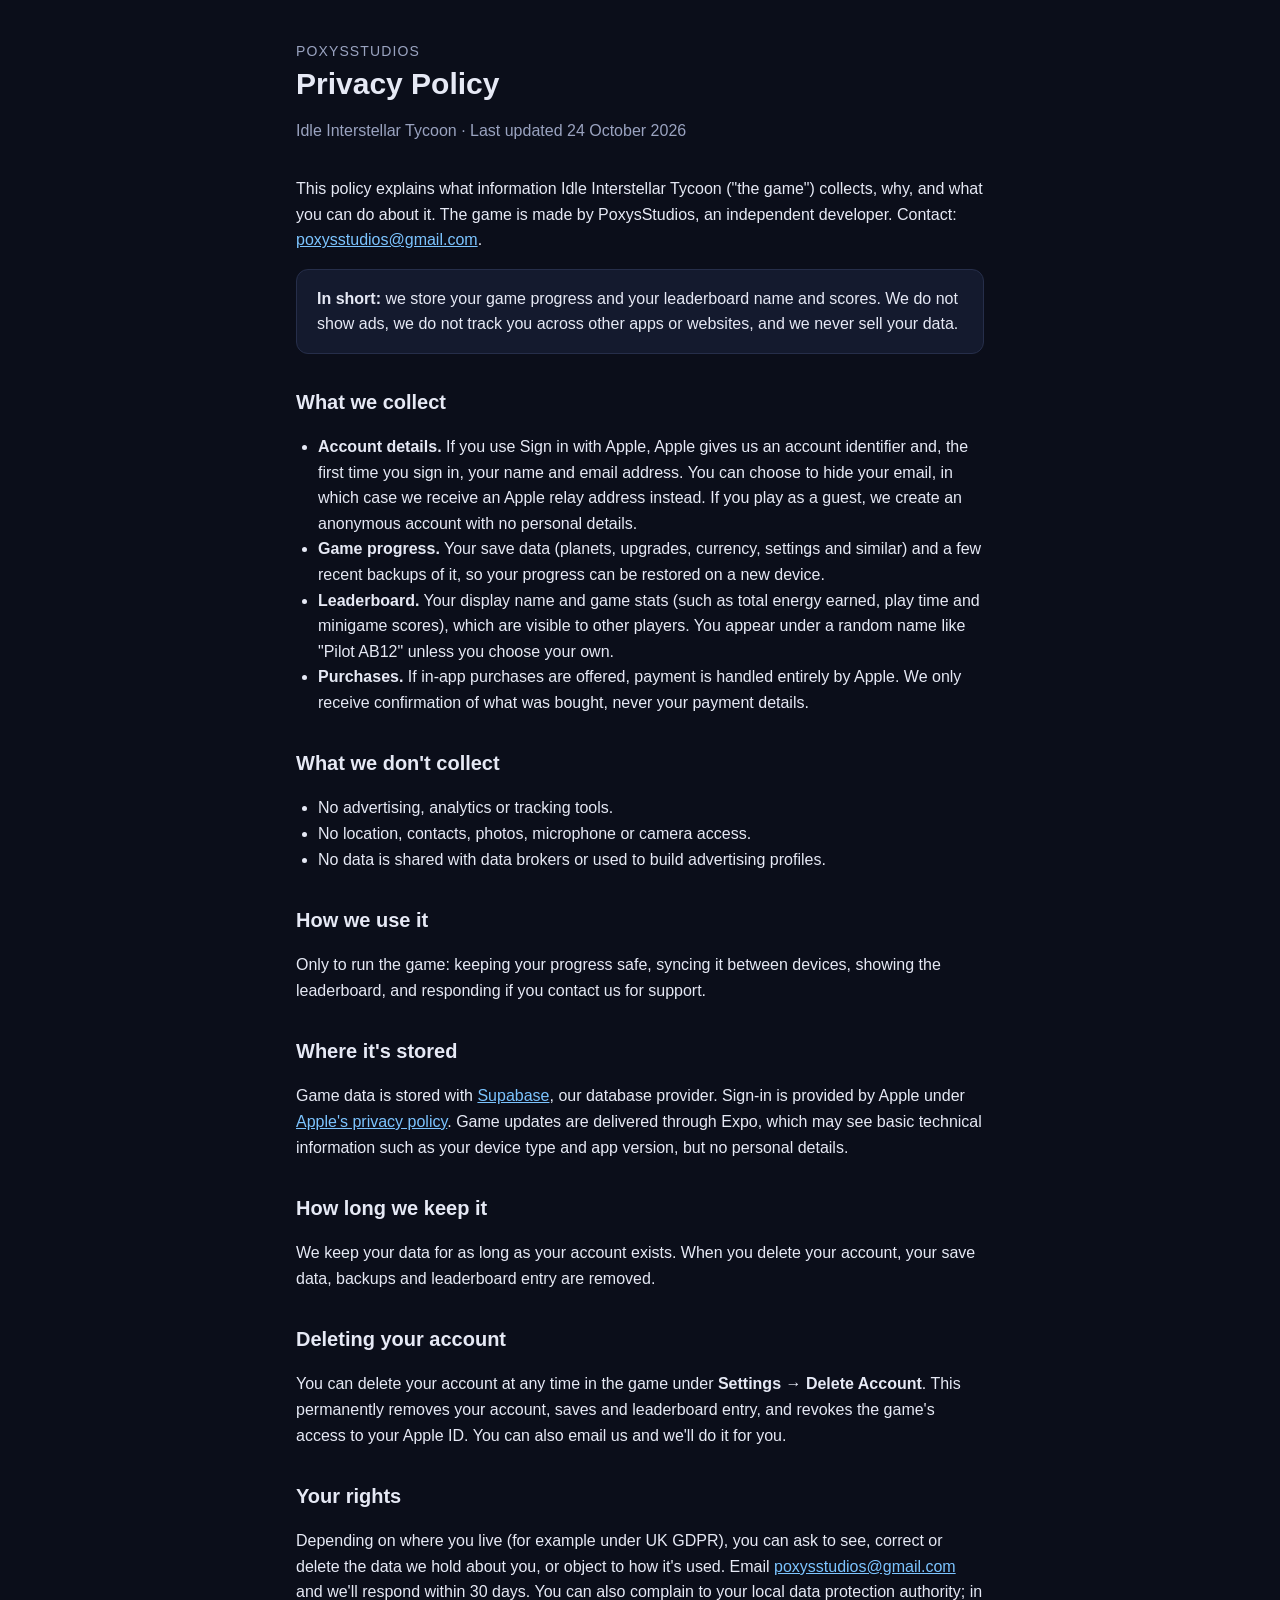
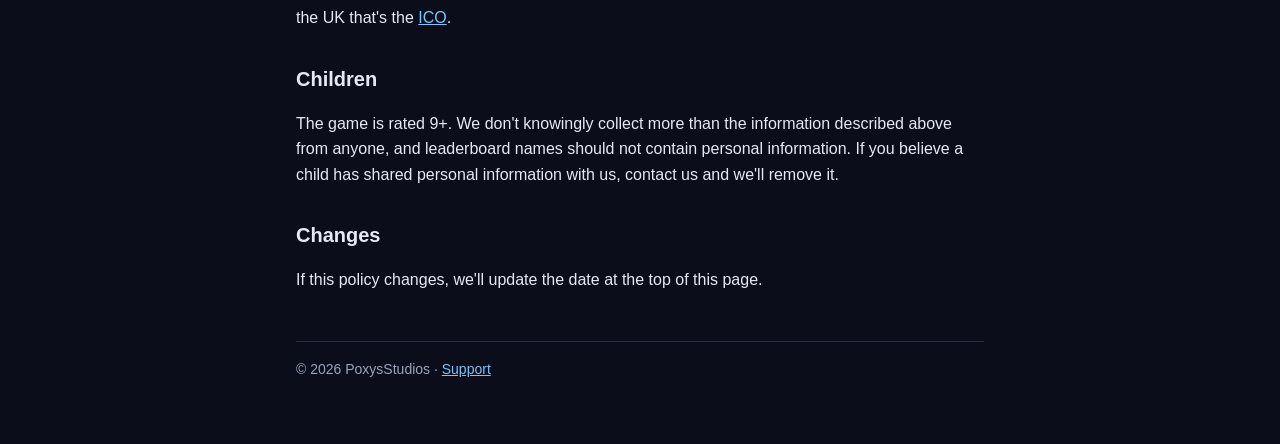
==== idle-interstellar-tycoon/privacy.html @ 48f05531 "Add files via upload" ====
<!doctype html>
<html lang="en">
<head>
  <meta charset="utf-8">
  <meta name="viewport" content="width=device-width, initial-scale=1">
  <title>Privacy Policy – Idle Interstellar Tycoon</title>
  <link rel="stylesheet" href="../style.css">
</head>
<body>
<main>
  <header>
    <div class="studio">PoxysStudios</div>
    <h1>Privacy Policy</h1>
    <p class="muted">Idle Interstellar Tycoon · Last updated 24 October 2026</p>
  </header>

  <p>This policy explains what information Idle Interstellar Tycoon ("the game") collects, why, and what you can do about it. The game is made by PoxysStudios, an independent developer. Contact: <a href="mailto:poxysstudios@gmail.com">poxysstudios@gmail.com</a>.</p>

  <div class="card">
    <strong>In short:</strong> we store your game progress and your leaderboard name and scores. We do not show ads, we do not track you across other apps or websites, and we never sell your data.
  </div>

  <h2>What we collect</h2>
  <ul>
    <li><strong>Account details.</strong> If you use Sign in with Apple, Apple gives us an account identifier and, the first time you sign in, your name and email address. You can choose to hide your email, in which case we receive an Apple relay address instead. If you play as a guest, we create an anonymous account with no personal details.</li>
    <li><strong>Game progress.</strong> Your save data (planets, upgrades, currency, settings and similar) and a few recent backups of it, so your progress can be restored on a new device.</li>
    <li><strong>Leaderboard.</strong> Your display name and game stats (such as total energy earned, play time and minigame scores), which are visible to other players. You appear under a random name like "Pilot AB12" unless you choose your own.</li>
    <li><strong>Purchases.</strong> If in-app purchases are offered, payment is handled entirely by Apple. We only receive confirmation of what was bought, never your payment details.</li>
  </ul>

  <h2>What we don't collect</h2>
  <ul>
    <li>No advertising, analytics or tracking tools.</li>
    <li>No location, contacts, photos, microphone or camera access.</li>
    <li>No data is shared with data brokers or used to build advertising profiles.</li>
  </ul>

  <h2>How we use it</h2>
  <p>Only to run the game: keeping your progress safe, syncing it between devices, showing the leaderboard, and responding if you contact us for support.</p>

  <h2>Where it's stored</h2>
  <p>Game data is stored with <a href="https://supabase.com/privacy">Supabase</a>, our database provider. Sign-in is provided by Apple under <a href="https://www.apple.com/legal/privacy/">Apple's privacy policy</a>. Game updates are delivered through Expo, which may see basic technical information such as your device type and app version, but no personal details.</p>

  <h2>How long we keep it</h2>
  <p>We keep your data for as long as your account exists. When you delete your account, your save data, backups and leaderboard entry are removed.</p>

  <h2>Deleting your account</h2>
  <p>You can delete your account at any time in the game under <strong>Settings → Delete Account</strong>. This permanently removes your account, saves and leaderboard entry, and revokes the game's access to your Apple ID. You can also email us and we'll do it for you.</p>

  <h2>Your rights</h2>
  <p>Depending on where you live (for example under UK GDPR), you can ask to see, correct or delete the data we hold about you, or object to how it's used. Email <a href="mailto:poxysstudios@gmail.com">poxysstudios@gmail.com</a> and we'll respond within 30 days. You can also complain to your local data protection authority; in the UK that's the <a href="https://ico.org.uk/">ICO</a>.</p>

  <h2>Children</h2>
  <p>The game is rated 9+. We don't knowingly collect more than the information described above from anyone, and leaderboard names should not contain personal information. If you believe a child has shared personal information with us, contact us and we'll remove it.</p>

  <h2>Changes</h2>
  <p>If this policy changes, we'll update the date at the top of this page.</p>

  <footer>© 2026 PoxysStudios · <a href="support.html">Support</a></footer>
</main>
</body>
</html>
---- style.css ----
:root {
  --bg: #0b0e1a;
  --panel: #141a2e;
  --text: #e6e9f5;
  --muted: #9aa3c0;
  --accent: #7cc4ff;
  --line: #262e4a;
}

* { box-sizing: border-box; }

body {
  margin: 0;
  background: var(--bg);
  color: var(--text);
  font: 16px/1.6 -apple-system, BlinkMacSystemFont, "Segoe UI", Roboto, Helvetica, Arial, sans-serif;
}

main {
  max-width: 720px;
  margin: 0 auto;
  padding: 40px 16px 64px;
}

header { margin-bottom: 32px; }
header .studio { color: var(--muted); font-size: 14px; letter-spacing: 0.08em; text-transform: uppercase; }
h1 { margin: 4px 0 8px; font-size: 30px; line-height: 1.2; }
h2 { margin: 32px 0 8px; font-size: 20px; }
p, li { color: var(--text); }
.muted { color: var(--muted); }
a { color: var(--accent); }
ul { padding-left: 22px; }

.card {
  background: var(--panel);
  border: 1px solid var(--line);
  border-radius: 12px;
  padding: 16px 20px;
  margin: 16px 0;
}

footer {
  margin-top: 48px;
  padding-top: 16px;
  border-top: 1px solid var(--line);
  color: var(--muted);
  font-size: 14px;
}
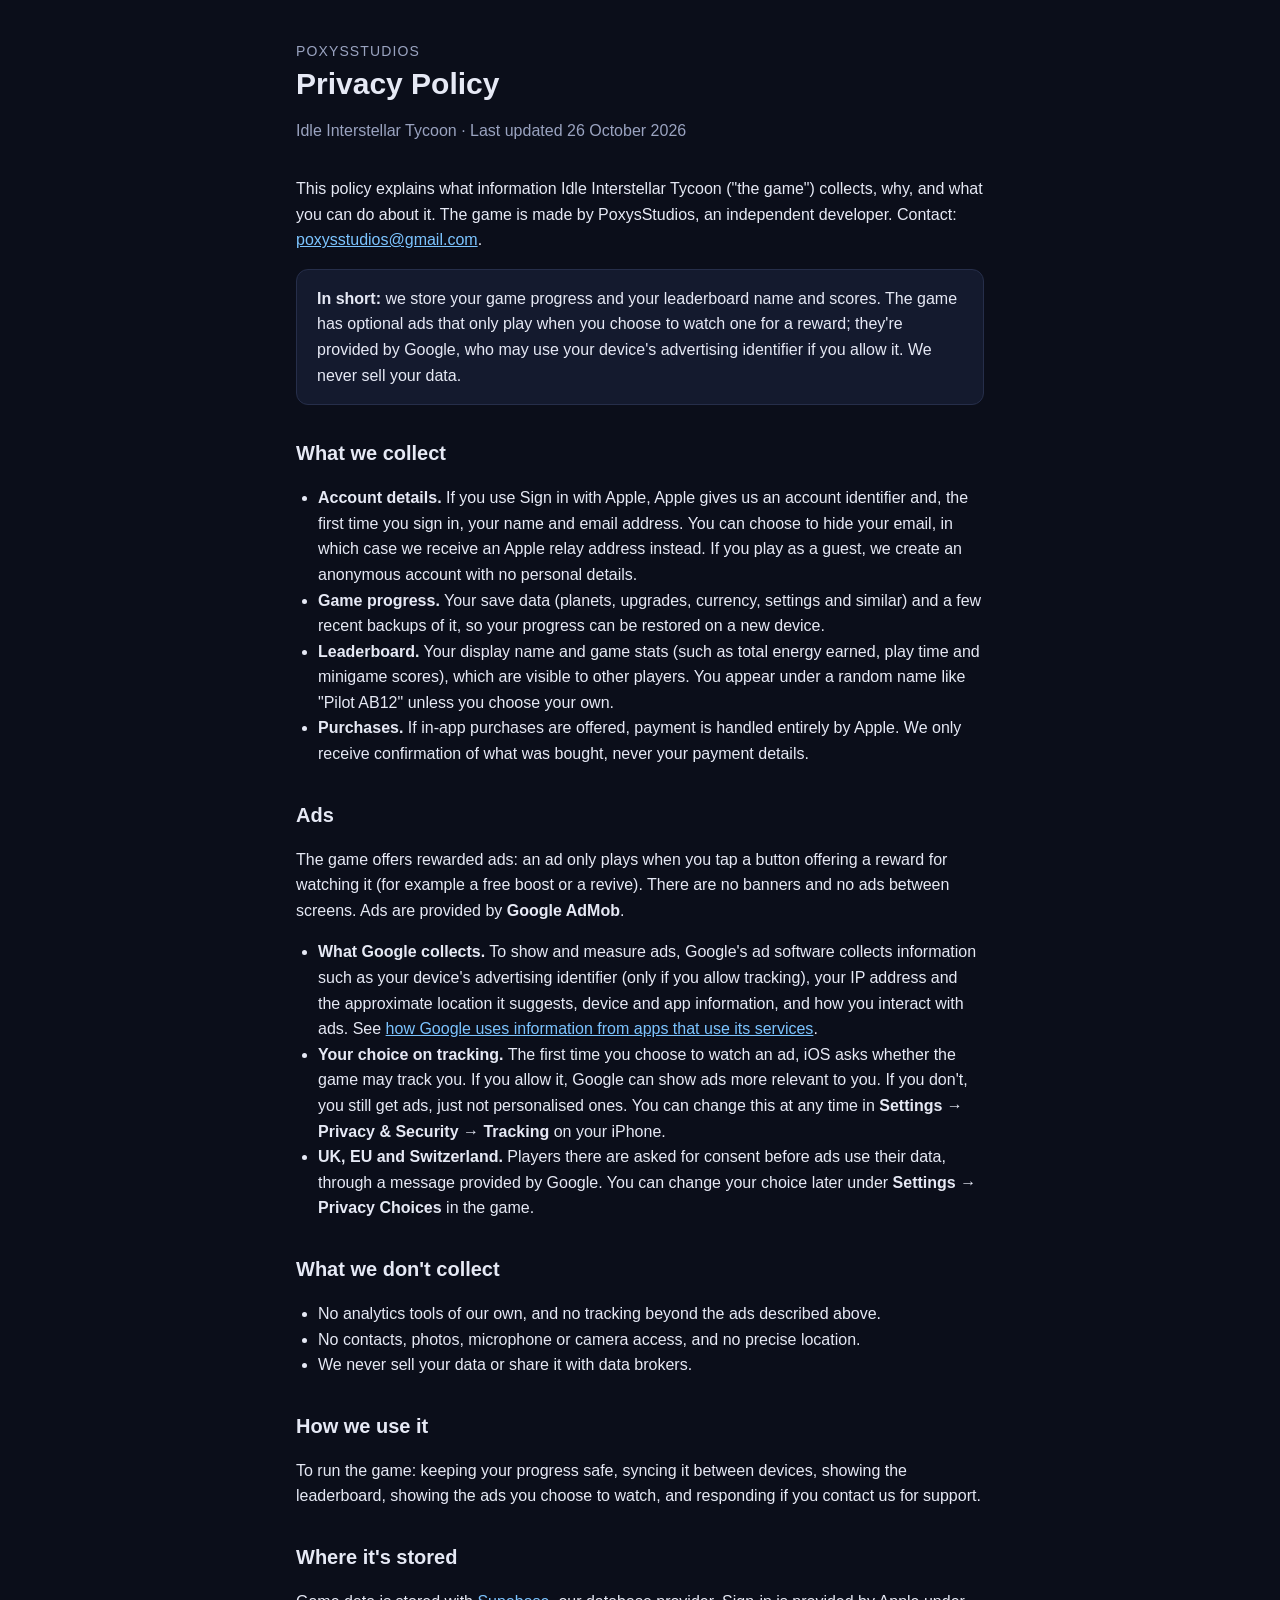
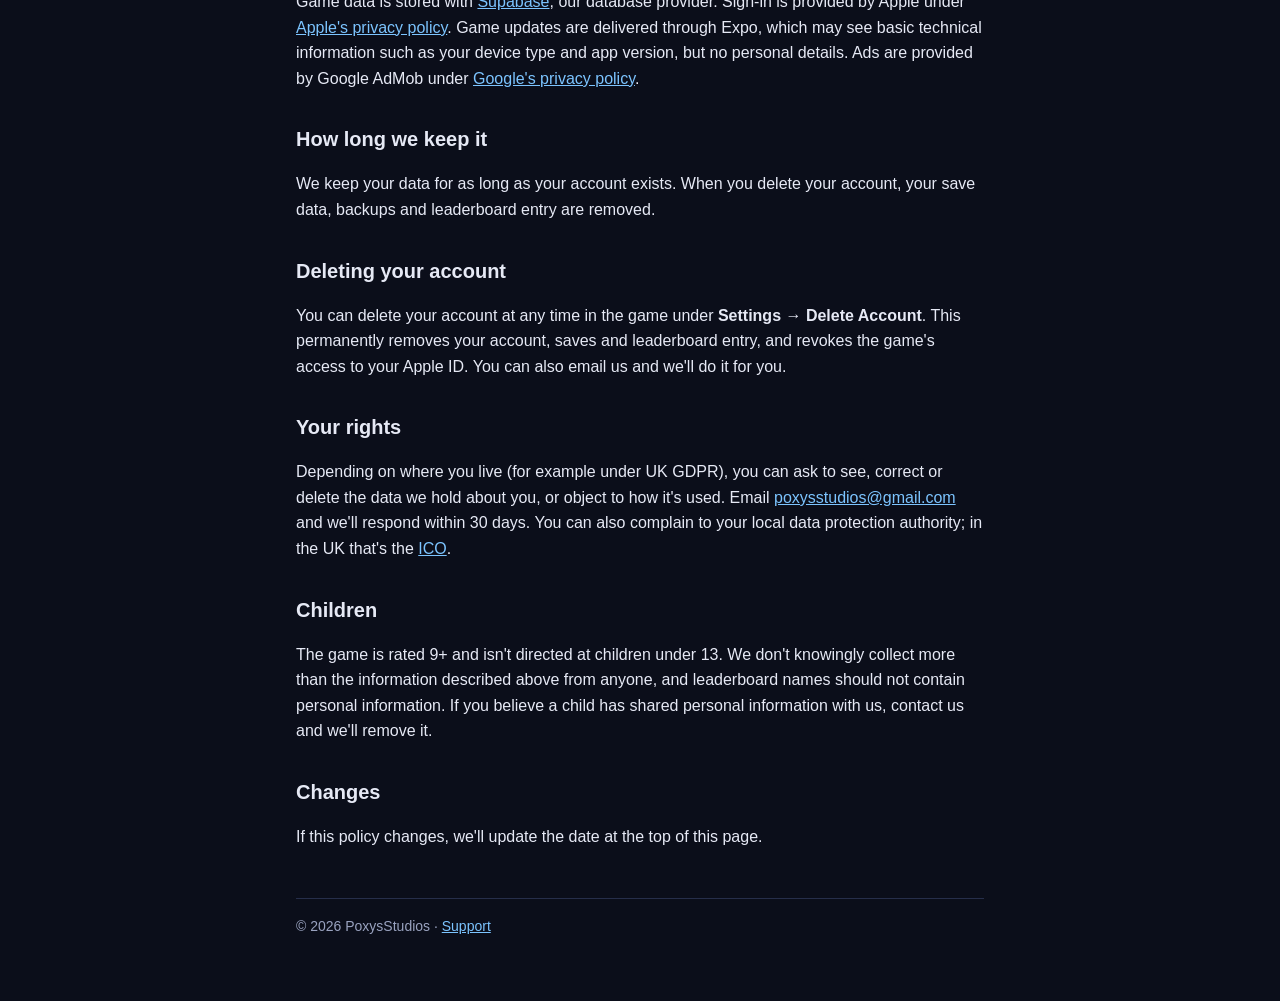
==== commit 300c8694: "Add files via upload" ====
--- a/idle-interstellar-tycoon/privacy.html
+++ b/idle-interstellar-tycoon/privacy.html
@@ -11,13 +11,13 @@
   <header>
     <div class="studio">PoxysStudios</div>
     <h1>Privacy Policy</h1>
-    <p class="muted">Idle Interstellar Tycoon · Last updated 24 October 2026</p>
+    <p class="muted">Idle Interstellar Tycoon · Last updated 26 October 2026</p>
   </header>
 
   <p>This policy explains what information Idle Interstellar Tycoon ("the game") collects, why, and what you can do about it. The game is made by PoxysStudios, an independent developer. Contact: <a href="mailto:poxysstudios@gmail.com">poxysstudios@gmail.com</a>.</p>
 
   <div class="card">
-    <strong>In short:</strong> we store your game progress and your leaderboard name and scores. We do not show ads, we do not track you across other apps or websites, and we never sell your data.
+    <strong>In short:</strong> we store your game progress and your leaderboard name and scores. The game has optional ads that only play when you choose to watch one for a reward; they're provided by Google, who may use your device's advertising identifier if you allow it. We never sell your data.
   </div>
 
   <h2>What we collect</h2>
@@ -28,18 +28,26 @@
     <li><strong>Purchases.</strong> If in-app purchases are offered, payment is handled entirely by Apple. We only receive confirmation of what was bought, never your payment details.</li>
   </ul>
 
+  <h2>Ads</h2>
+  <p>The game offers rewarded ads: an ad only plays when you tap a button offering a reward for watching it (for example a free boost or a revive). There are no banners and no ads between screens. Ads are provided by <strong>Google AdMob</strong>.</p>
+  <ul>
+    <li><strong>What Google collects.</strong> To show and measure ads, Google's ad software collects information such as your device's advertising identifier (only if you allow tracking), your IP address and the approximate location it suggests, device and app information, and how you interact with ads. See <a href="https://policies.google.com/technologies/partner-sites">how Google uses information from apps that use its services</a>.</li>
+    <li><strong>Your choice on tracking.</strong> The first time you choose to watch an ad, iOS asks whether the game may track you. If you allow it, Google can show ads more relevant to you. If you don't, you still get ads, just not personalised ones. You can change this at any time in <strong>Settings → Privacy &amp; Security → Tracking</strong> on your iPhone.</li>
+    <li><strong>UK, EU and Switzerland.</strong> Players there are asked for consent before ads use their data, through a message provided by Google. You can change your choice later under <strong>Settings → Privacy Choices</strong> in the game.</li>
+  </ul>
+
   <h2>What we don't collect</h2>
   <ul>
-    <li>No advertising, analytics or tracking tools.</li>
-    <li>No location, contacts, photos, microphone or camera access.</li>
-    <li>No data is shared with data brokers or used to build advertising profiles.</li>
+    <li>No analytics tools of our own, and no tracking beyond the ads described above.</li>
+    <li>No contacts, photos, microphone or camera access, and no precise location.</li>
+    <li>We never sell your data or share it with data brokers.</li>
   </ul>
 
   <h2>How we use it</h2>
-  <p>Only to run the game: keeping your progress safe, syncing it between devices, showing the leaderboard, and responding if you contact us for support.</p>
+  <p>To run the game: keeping your progress safe, syncing it between devices, showing the leaderboard, showing the ads you choose to watch, and responding if you contact us for support.</p>
 
   <h2>Where it's stored</h2>
-  <p>Game data is stored with <a href="https://supabase.com/privacy">Supabase</a>, our database provider. Sign-in is provided by Apple under <a href="https://www.apple.com/legal/privacy/">Apple's privacy policy</a>. Game updates are delivered through Expo, which may see basic technical information such as your device type and app version, but no personal details.</p>
+  <p>Game data is stored with <a href="https://supabase.com/privacy">Supabase</a>, our database provider. Sign-in is provided by Apple under <a href="https://www.apple.com/legal/privacy/">Apple's privacy policy</a>. Game updates are delivered through Expo, which may see basic technical information such as your device type and app version, but no personal details. Ads are provided by Google AdMob under <a href="https://policies.google.com/privacy">Google's privacy policy</a>.</p>
 
   <h2>How long we keep it</h2>
   <p>We keep your data for as long as your account exists. When you delete your account, your save data, backups and leaderboard entry are removed.</p>
@@ -51,7 +59,7 @@
   <p>Depending on where you live (for example under UK GDPR), you can ask to see, correct or delete the data we hold about you, or object to how it's used. Email <a href="mailto:poxysstudios@gmail.com">poxysstudios@gmail.com</a> and we'll respond within 30 days. You can also complain to your local data protection authority; in the UK that's the <a href="https://ico.org.uk/">ICO</a>.</p>
 
   <h2>Children</h2>
-  <p>The game is rated 9+. We don't knowingly collect more than the information described above from anyone, and leaderboard names should not contain personal information. If you believe a child has shared personal information with us, contact us and we'll remove it.</p>
+  <p>The game is rated 9+ and isn't directed at children under 13. We don't knowingly collect more than the information described above from anyone, and leaderboard names should not contain personal information. If you believe a child has shared personal information with us, contact us and we'll remove it.</p>
 
   <h2>Changes</h2>
   <p>If this policy changes, we'll update the date at the top of this page.</p>
